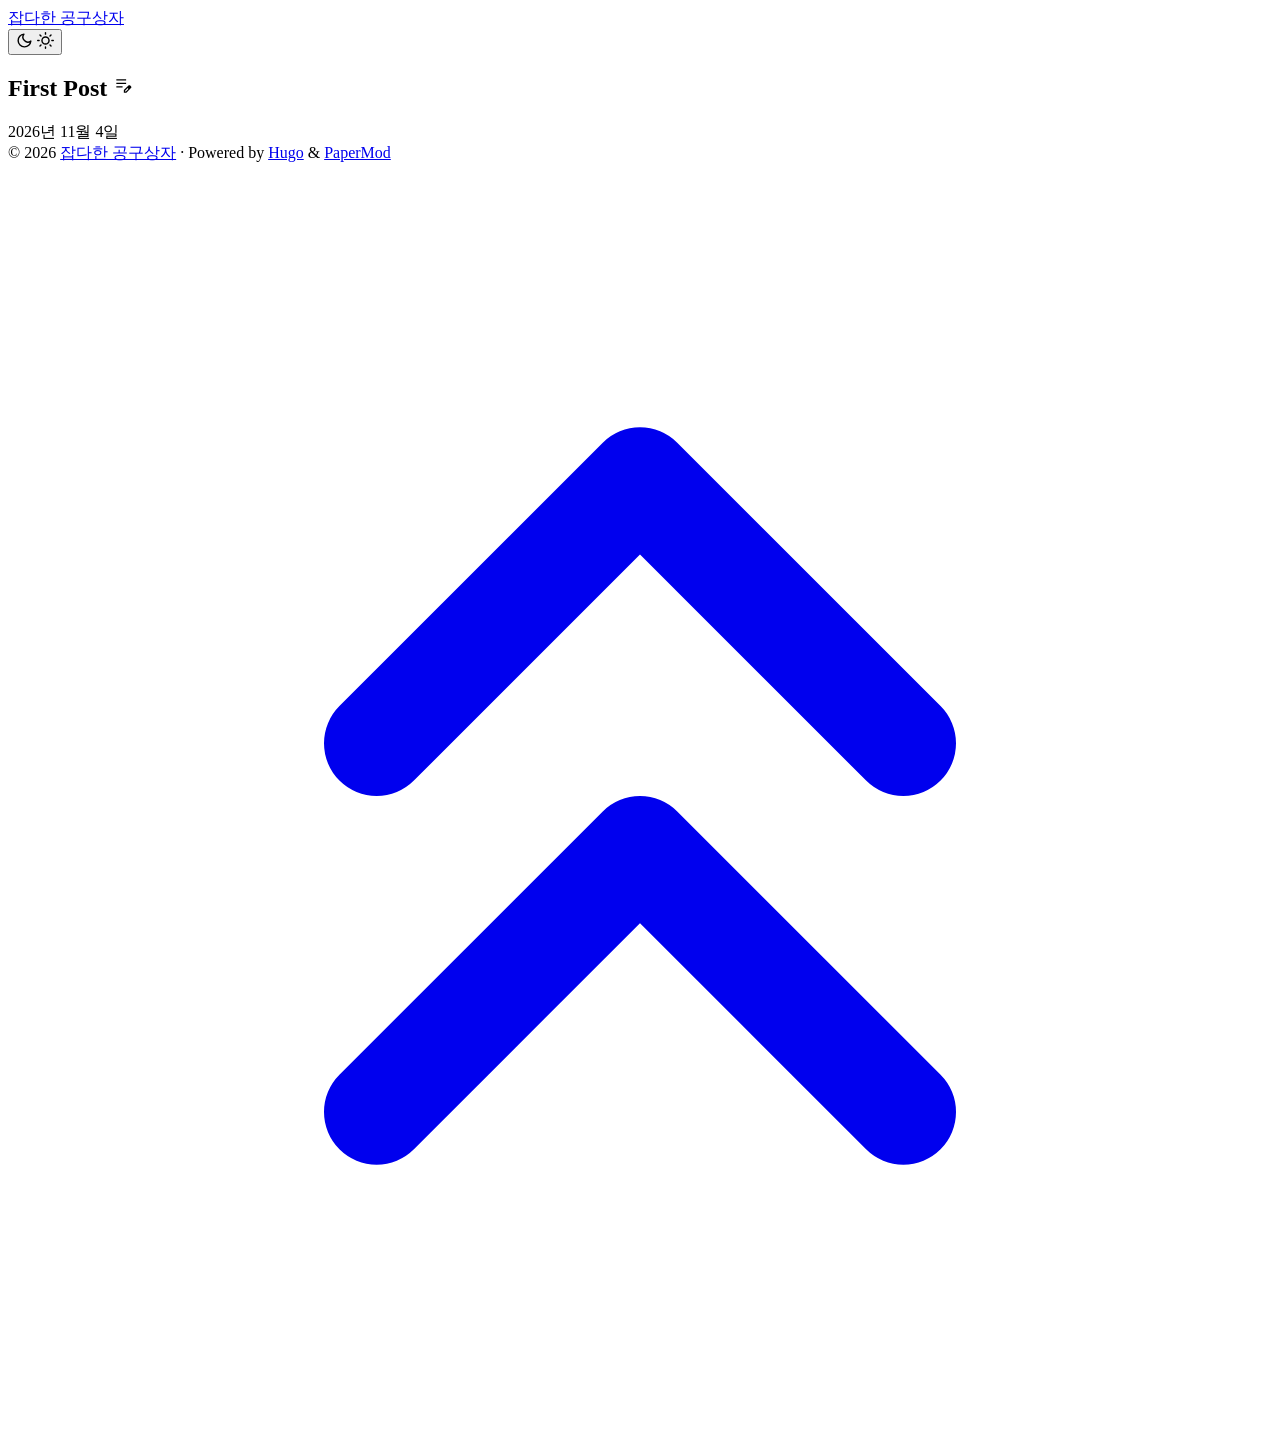
==== public/index.html @ 14069aff "init blog" ====
<!DOCTYPE html>
<html lang="en" dir="auto" data-theme="auto">

<head><script src="/livereload.js?mindelay=10&amp;v=2&amp;port=1313&amp;path=livereload" data-no-instant defer></script><meta charset="utf-8">
<meta http-equiv="X-UA-Compatible" content="IE=edge">
<meta name="viewport" content="width=device-width, initial-scale=1, shrink-to-fit=no">
<meta name="robots" content="noindex, nofollow">
<title>잡다한 공구상자</title>

<meta name="description" content="">
<meta name="author" content="">
<link rel="canonical" href="http://localhost:1313/">
<link crossorigin="anonymous" href="/assets/css/stylesheet.95ae6e9689bd0037456375629f411acbf8ed76e0e9a7599900ad281f9526dee6.css" integrity="sha256-la5ulom9ADdFY3Vin0Eay/jtduDpp1mZAK0oH5Um3uY=" rel="preload stylesheet" as="style">
<link rel="icon" href="http://localhost:1313/favicon.ico">
<link rel="icon" type="image/png" sizes="16x16" href="http://localhost:1313/favicon-16x16.png">
<link rel="icon" type="image/png" sizes="32x32" href="http://localhost:1313/favicon-32x32.png">
<link rel="apple-touch-icon" href="http://localhost:1313/apple-touch-icon.png">
<link rel="mask-icon" href="http://localhost:1313/safari-pinned-tab.svg">
<meta name="theme-color" content="#2e2e33">
<meta name="msapplication-TileColor" content="#2e2e33">
<link rel="alternate" type="application/rss+xml" href="http://localhost:1313/index.xml" title="rss">
<link rel="alternate" hreflang="en" href="http://localhost:1313/">
<noscript>
    <style>
        #theme-toggle,
        .top-link {
            display: none;
        }

    </style>
    <style>
        @media (prefers-color-scheme: dark) {
            :root {
                --theme: rgb(29, 30, 32);
                --entry: rgb(46, 46, 51);
                --primary: rgb(218, 218, 219);
                --secondary: rgb(155, 156, 157);
                --tertiary: rgb(65, 66, 68);
                --content: rgb(196, 196, 197);
                --code-block-bg: rgb(46, 46, 51);
                --code-bg: rgb(55, 56, 62);
                --border: rgb(51, 51, 51);
                color-scheme: dark;
            }

            .list {
                background: var(--theme);
            }

            .toc {
                background: var(--entry);
            }
        }

    </style>
</noscript>
<script>
    if (localStorage.getItem("pref-theme") === "dark") {
        document.querySelector("html").dataset.theme = 'dark';
    } else if (localStorage.getItem("pref-theme") === "light") {
       document.querySelector("html").dataset.theme = 'light';
    } else if (window.matchMedia('(prefers-color-scheme: dark)').matches) {
        document.querySelector("html").dataset.theme = 'dark';
    } else {
        document.querySelector("html").dataset.theme = 'light';
    }

</script>
	<meta name="generator" content="Hugo 0.169.0">
</head>
<body class="list" id="top">
    <header class="header">
    <nav class="header-nav">
        <div class="logo">
            <a href="http://localhost:1313/" accesskey="h" title="잡다한 공구상자 (Alt + H)">잡다한 공구상자</a>
            <div class="logo-switches">
                <button id="theme-toggle" class="theme-toggle" accesskey="t" title="(Alt + T)" aria-label="Toggle theme">
                    <svg class="moon" xmlns="http://www.w3.org/2000/svg" width="17" height="17" viewBox="0 0 24 24"
                        fill="none" stroke="currentColor" stroke-width="2" stroke-linecap="round"
                        stroke-linejoin="round">
                        <path d="M21 12.79A9 9 0 1 1 11.21 3 7 7 0 0 0 21 12.79z"></path>
                    </svg>
                    <svg class="sun" xmlns="http://www.w3.org/2000/svg" width="17" height="17" viewBox="0 0 24 24"
                        fill="none" stroke="currentColor" stroke-width="2" stroke-linecap="round"
                        stroke-linejoin="round">
                        <circle cx="12" cy="12" r="5"></circle>
                        <line x1="12" y1="1" x2="12" y2="3"></line>
                        <line x1="12" y1="21" x2="12" y2="23"></line>
                        <line x1="4.22" y1="4.22" x2="5.64" y2="5.64"></line>
                        <line x1="18.36" y1="18.36" x2="19.78" y2="19.78"></line>
                        <line x1="1" y1="12" x2="3" y2="12"></line>
                        <line x1="21" y1="12" x2="23" y2="12"></line>
                        <line x1="4.22" y1="19.78" x2="5.64" y2="18.36"></line>
                        <line x1="18.36" y1="5.64" x2="19.78" y2="4.22"></line>
                    </svg>
                </button>
            </div>
        </div>
        <ul id="menu" class="menu">
        </ul>
    </nav>
</header>
<main class="main"> 

<article class="first-entry"> 
  <header class="entry-header">
    <h2 class="entry-hint-parent">First Post
      <span class="entry-hint" title="Draft">
        <svg xmlns="http://www.w3.org/2000/svg" height="20" viewBox="0 -960 960 960" fill="currentColor">
          <path
            d="M160-410v-60h300v60H160Zm0-165v-60h470v60H160Zm0-165v-60h470v60H160Zm360 580v-123l221-220q9-9 20-13t22-4q12 0 23 4.5t20 13.5l37 37q9 9 13 20t4 22q0 11-4.5 22.5T862.09-380L643-160H520Zm300-263-37-37 37 37ZM580-220h38l121-122-18-19-19-18-122 121v38Zm141-141-19-18 37 37-18-19Z" />
        </svg>
      </span>
    </h2>
  </header>
  <div class="entry-content">
    <p></p>
  </div>
  <footer class="entry-footer">

<span title='2026-11-04T22:07:57+09:00'>2026년 11월 4일</span></footer>
  <a class="entry-link" aria-label="post link to First Post" href="http://localhost:1313/posts/first-post/"></a>
</article>
    </main>
    
<footer class="footer">
        <span>&copy; 2026 <a href="http://localhost:1313/">잡다한 공구상자</a></span> · 

    
    
    <span>
        Powered by
        <a href="https://gohugo.io/?utm_source=papermod" rel="noopener" target="_blank">Hugo</a> &
        <a href="https://github.com/adityatelange/hugo-PaperMod/" rel="noopener" target="_blank">PaperMod</a>
    </span>
</footer>
<a href="#top" id="top-link" class="top-link hidden" aria-label="go to top" title="Go to Top (Alt + G)" accesskey="g">
    <svg xmlns="http://www.w3.org/2000/svg" viewBox="0 0 24 24" fill="none" stroke="currentColor" stroke-width="2"
        stroke-linecap="round" stroke-linejoin="round" class="feather feather-chevrons-up">
        <polyline points="17 11 12 6 7 11"></polyline>
        <polyline points="17 18 12 13 7 18"></polyline>
    </svg>
</a>

<script>
    let menu = document.getElementById('menu');
    if (menu) {
        
        const scrollPosition = localStorage.getItem("menu-scroll-position");
        if (scrollPosition) {
            menu.scrollLeft = parseInt(scrollPosition, 10);
        }
        
        
        let menuScrollTimeout;
        menu.addEventListener("scroll", function () {
            clearTimeout(menuScrollTimeout);
            menuScrollTimeout = setTimeout(function () {
                localStorage.setItem("menu-scroll-position", menu.scrollLeft);
            }, 150);
        }, { passive: true });
    }

    document.querySelectorAll('a[href^="#"]').forEach(anchor => {
        anchor.addEventListener("click", function (e) {
            e.preventDefault();
            var id = this.getAttribute("href").substr(1);
            const target = document.querySelector(`[id='${decodeURIComponent(id)}']`);
            if (!window.matchMedia('(prefers-reduced-motion: reduce)').matches) {
                target.scrollIntoView({
                    behavior: "smooth"
                });
            } else {
                target.scrollIntoView();
            }
            
            
            if (target.tabIndex < 0 && !target.hasAttribute("tabindex")) {
                target.setAttribute("tabindex", "-1");
            }
            target.focus({ preventScroll: true });
            if (id === "top") {
                history.replaceState(null, null, " ");
            } else {
                history.pushState(null, null, `#${id}`);
            }
        });
    });

</script>
<script>
    var toplink = document.getElementById("top-link");
    var scrollTicking = false;
    
    window.addEventListener("scroll", function () {
        if (scrollTicking) {
            return;
        }
        scrollTicking = true;
        requestAnimationFrame(function () {
            const scrollThreshold = window.innerHeight;
            const shown = document.body.scrollTop > scrollThreshold || document.documentElement.scrollTop > scrollThreshold;
            toplink.classList.toggle("hidden", !shown);
            scrollTicking = false;
        });
    }, { passive: true });

</script>
<script>
    document.getElementById("theme-toggle").addEventListener("click", () => {
        const html = document.querySelector("html");
        if (html.dataset.theme === "dark") {
            html.dataset.theme = 'light';
            localStorage.setItem("pref-theme", 'light');
        } else {
            html.dataset.theme = 'dark';
            localStorage.setItem("pref-theme", 'dark');
        }
    })

</script>
</body>

</html>
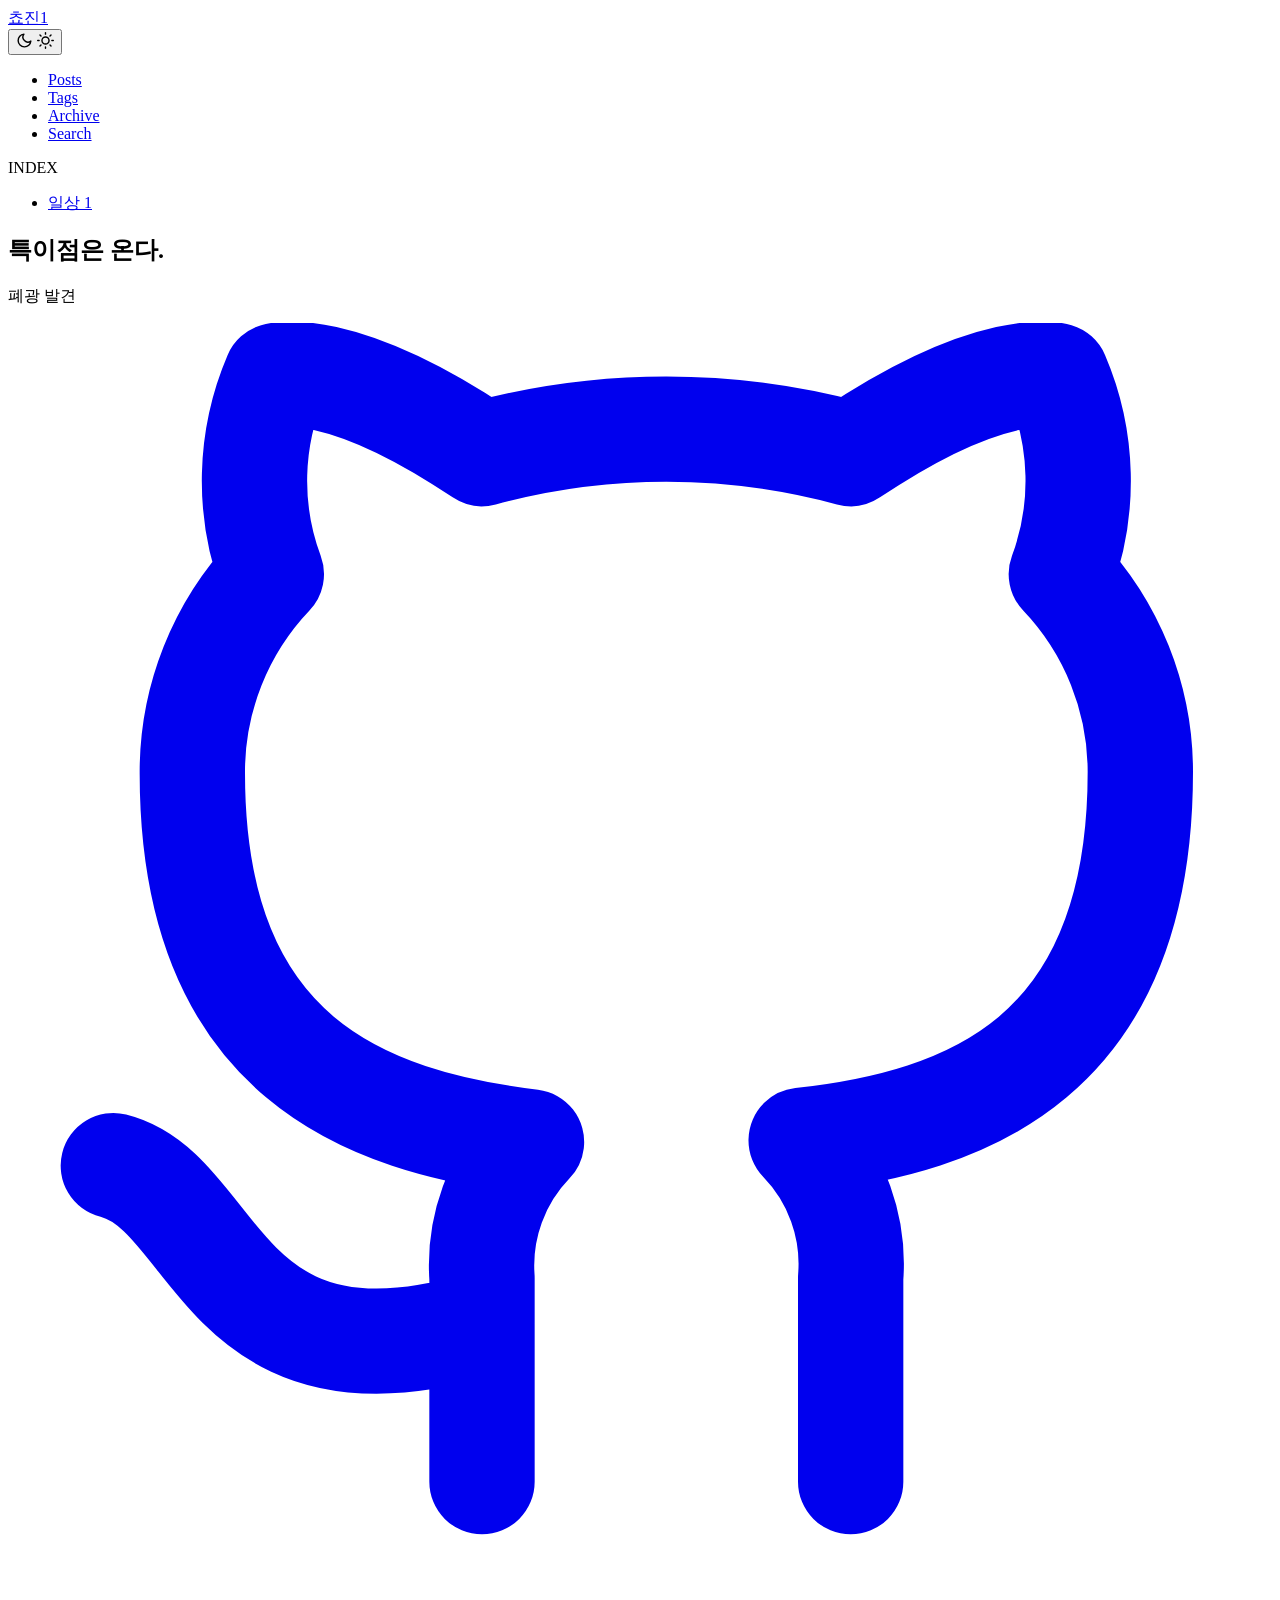
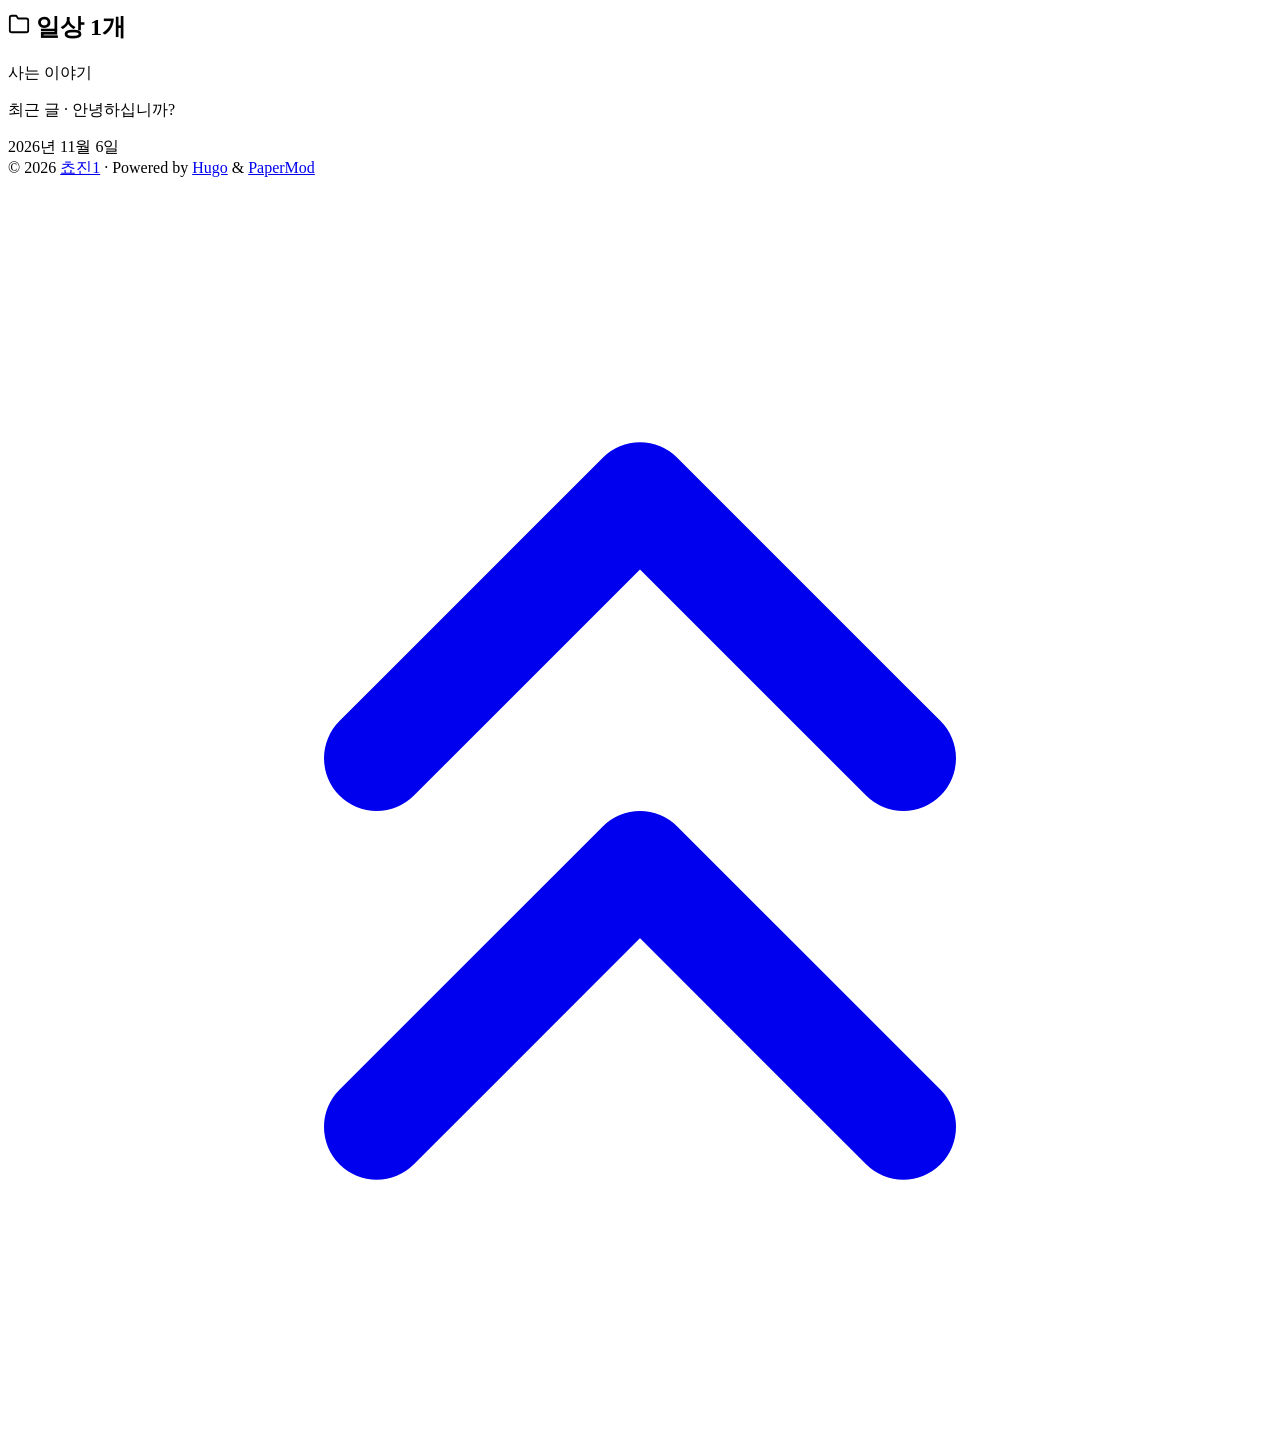
==== commit 856d802f: "change name" ====
--- a/public/index.html
+++ b/public/index.html
@@ -5,12 +5,12 @@
 <meta http-equiv="X-UA-Compatible" content="IE=edge">
 <meta name="viewport" content="width=device-width, initial-scale=1, shrink-to-fit=no">
 <meta name="robots" content="noindex, nofollow">
-<title>잡다한 공구상자</title>
+<title>쵸진1</title>
 
 <meta name="description" content="">
 <meta name="author" content="">
 <link rel="canonical" href="http://localhost:1313/">
-<link crossorigin="anonymous" href="/assets/css/stylesheet.95ae6e9689bd0037456375629f411acbf8ed76e0e9a7599900ad281f9526dee6.css" integrity="sha256-la5ulom9ADdFY3Vin0Eay/jtduDpp1mZAK0oH5Um3uY=" rel="preload stylesheet" as="style">
+<link crossorigin="anonymous" href="/assets/css/stylesheet.425e326447444be80ed89e0e8c6c94f806397a51ebc7384a8780459dd7e6a31b.css" integrity="sha256-Ql4yZEdES&#43;gO2J4OjGyU&#43;AY5elHrxzhKh4BFndfmoxs=" rel="preload stylesheet" as="style">
 <link rel="icon" href="http://localhost:1313/favicon.ico">
 <link rel="icon" type="image/png" sizes="16x16" href="http://localhost:1313/favicon-16x16.png">
 <link rel="icon" type="image/png" sizes="32x32" href="http://localhost:1313/favicon-32x32.png">
@@ -19,6 +19,7 @@
 <meta name="theme-color" content="#2e2e33">
 <meta name="msapplication-TileColor" content="#2e2e33">
 <link rel="alternate" type="application/rss+xml" href="http://localhost:1313/index.xml" title="rss">
+<link rel="alternate" type="application/json" href="http://localhost:1313/index.json" title="json">
 <link rel="alternate" hreflang="en" href="http://localhost:1313/">
 <noscript>
     <style>
@@ -65,14 +66,17 @@
         document.querySelector("html").dataset.theme = 'light';
     }
 
-</script>
+</script><link rel="preconnect" href="https://fonts.googleapis.com">
+<link rel="preconnect" href="https://fonts.gstatic.com" crossorigin>
+<link href="https://fonts.googleapis.com/css2?family=Nanum+Gothic:wght@400;700;800&display=swap" rel="stylesheet">
+
 	<meta name="generator" content="Hugo 0.169.0">
 </head>
 <body class="list" id="top">
     <header class="header">
     <nav class="header-nav">
         <div class="logo">
-            <a href="http://localhost:1313/" accesskey="h" title="잡다한 공구상자 (Alt + H)">잡다한 공구상자</a>
+            <a href="http://localhost:1313/" accesskey="h" title="쵸진1 (Alt + H)">쵸진1</a>
             <div class="logo-switches">
                 <button id="theme-toggle" class="theme-toggle" accesskey="t" title="(Alt + T)" aria-label="Toggle theme">
                     <svg class="moon" xmlns="http://www.w3.org/2000/svg" width="17" height="17" viewBox="0 0 24 24"
@@ -97,34 +101,89 @@
             </div>
         </div>
         <ul id="menu" class="menu">
+            <li>
+                <a href="http://localhost:1313/posts/" title="Posts">
+                    <span>Posts</span>
+                </a>
+            </li>
+            <li>
+                <a href="http://localhost:1313/tags/" title="Tags">
+                    <span>Tags</span>
+                </a>
+            </li>
+            <li>
+                <a href="http://localhost:1313/archives/" title="Archive">
+                    <span>Archive</span>
+                </a>
+            </li>
+            <li>
+                <a href="http://localhost:1313/search/" title="Search">
+                    <span>Search</span>
+                </a>
+            </li>
         </ul>
     </nav>
 </header>
-<main class="main"> 
-
-<article class="first-entry"> 
+<main class="main">
+<aside class="dir-index" aria-label="디렉토리 인덱스">
+  <div class="dir-index-title">INDEX</div>
+  <ul>
+    <li>
+      <a href="/posts/daily/">
+        <span class="dir-name">일상</span>
+        <span class="dir-count">1</span>
+      </a>
+    </li>
+  </ul>
+</aside>
+
+<article class="first-entry home-info">
+    <header class="entry-header">
+        <h1>특이점은 온다.</h1>
+    </header>
+    <div class="entry-content md-content">
+        
+        <p>폐광 발견</p>
+
+    </div>
+    <footer class="entry-footer">
+        <div class="social-icons" >
+    <a href="https://github.com/hojingO" target="_blank" rel="noopener noreferrer me"
+        title="Github">
+        <svg xmlns="http://www.w3.org/2000/svg" viewBox="0 0 24 24" fill="none" stroke="currentColor" stroke-width="2"
+    stroke-linecap="round" stroke-linejoin="round">
+    <path
+        d="M9 19c-5 1.5-5-2.5-7-3m14 6v-3.87a3.37 3.37 0 0 0-.94-2.61c3.14-.35 6.44-1.54 6.44-7A5.44 5.44 0 0 0 20 4.77 5.07 5.07 0 0 0 19.91 1S18.73.65 16 2.48a13.38 13.38 0 0 0-7 0C6.27.65 5.09 1 5.09 1A5.07 5.07 0 0 0 5 4.77a5.44 5.44 0 0 0-1.5 3.78c0 5.42 3.3 6.61 6.44 7A3.37 3.37 0 0 0 9 18.13V22">
+    </path>
+</svg>
+    </a>
+</div>
+
+    </footer>
+</article>
+<article class="post-entry dir-entry">
   <header class="entry-header">
-    <h2 class="entry-hint-parent">First Post
-      <span class="entry-hint" title="Draft">
-        <svg xmlns="http://www.w3.org/2000/svg" height="20" viewBox="0 -960 960 960" fill="currentColor">
-          <path
-            d="M160-410v-60h300v60H160Zm0-165v-60h470v60H160Zm0-165v-60h470v60H160Zm360 580v-123l221-220q9-9 20-13t22-4q12 0 23 4.5t20 13.5l37 37q9 9 13 20t4 22q0 11-4.5 22.5T862.09-380L643-160H520Zm300-263-37-37 37 37ZM580-220h38l121-122-18-19-19-18-122 121v38Zm141-141-19-18 37 37-18-19Z" />
-        </svg>
-      </span>
+    <h2>
+      <svg class="dir-icon" xmlns="http://www.w3.org/2000/svg" viewBox="0 0 24 24" fill="none" stroke="currentColor"
+        stroke-width="2" stroke-linecap="round" stroke-linejoin="round" height="22" aria-hidden="true">
+        <path d="M22 19a2 2 0 0 1-2 2H4a2 2 0 0 1-2-2V5a2 2 0 0 1 2-2h5l2 3h9a2 2 0 0 1 2 2z" />
+      </svg>
+      일상
+      <span class="dir-count">1개</span>
     </h2>
   </header>
-  <div class="entry-content">
-    <p></p>
+  <div class="entry-content"><p>사는 이야기</p>
+    <p class="dir-latest">최근 글 · 안녕하십니까?</p>
   </div>
   <footer class="entry-footer">
-
-<span title='2026-11-04T22:07:57+09:00'>2026년 11월 4일</span></footer>
-  <a class="entry-link" aria-label="post link to First Post" href="http://localhost:1313/posts/first-post/"></a>
+    2026년 11월 6일
+  </footer>
+  <a class="entry-link" aria-label="일상 디렉토리" href="http://localhost:1313/posts/daily/"></a>
 </article>
     </main>
     
 <footer class="footer">
-        <span>&copy; 2026 <a href="http://localhost:1313/">잡다한 공구상자</a></span> · 
+        <span>&copy; 2026 <a href="http://localhost:1313/">쵸진1</a></span> · 
 
     
     
